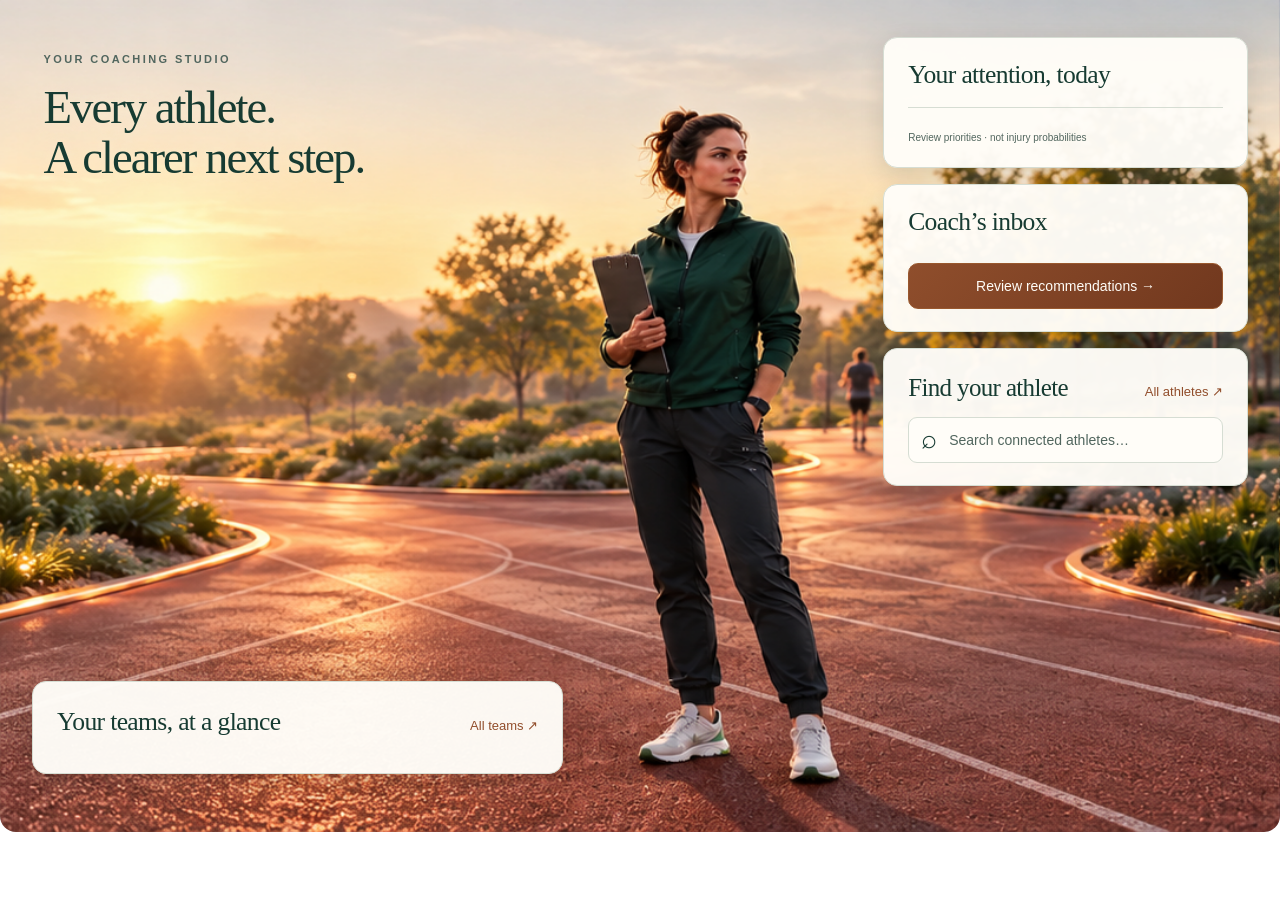
==== ui/coach_dashboard_frontend/index.html @ 333354d2 "Update Coach Studio design and persistent team setup" ====
<!doctype html>
<html lang="en"><head><meta charset="utf-8"><meta name="viewport" content="width=device-width,initial-scale=1">
<link rel="stylesheet" href="studio.css"><title>Coach Studio</title></head>
<body>
<main class="stage" id="stage">
  <section class="hero"><span class="eyebrow">YOUR COACHING STUDIO</span>
    <h1>Every athlete.<br>A clearer next step.</h1>
    <p class="welcome" id="welcome"></p><p class="overview" id="overview"></p>
  </section>
  <section class="teams panel"><div class="panel-title"><h2>Your teams, at a glance</h2><button data-action="teams" class="link">All teams ↗</button></div>
    <div id="teams-list"></div>
  </section>
  <div class="right-column">
    <section class="attention panel"><h2>Your attention, today</h2><div id="attention-list"></div><p class="unknown" id="unknown"></p>
      <small>Review priorities · not injury probabilities</small>
    </section>
    <section class="inbox panel"><h2>Coach’s inbox</h2><div id="inbox-list"></div>
      <button data-action="reviews" class="primary">Review recommendations →</button>
    </section>
    <section class="search panel"><div class="panel-title"><h2>Find your athlete</h2><button data-action="athletes" class="link">All athletes ↗</button></div>
      <label class="search-field"><span aria-hidden="true">⌕</span><input id="search" type="search" autocomplete="off" aria-label="Search connected athletes" placeholder="Search connected athletes…"></label>
      <div id="suggestions" class="suggestions" hidden></div>
    </section>
  </div>
  <aside id="unavailable" class="unavailable" hidden></aside>
</main><script src="studio.js"></script></body></html>
---- ui/coach_dashboard_frontend/studio.css ----
:root{color-scheme:light;--ink:#173b32;--muted:#51665e;--surface:#fffdf8f7;--line:#d6ddd3;--input:#fffdf8;--copper:#914d2b;--high:#b8332c;--medium:#956600;--low:#20774e;--soft:#edf3eb}
:root[data-theme="dusk"]{color-scheme:dark;--ink:#f7f3e8;--muted:#c3d0c5;--surface:#102b24f7;--line:#4b6356;--input:#203c33;--copper:#efb47f;--high:#ffaaa1;--medium:#f4d18b;--low:#9fe0b7;--soft:#2b483b}
*{box-sizing:border-box}html,body{margin:0;padding:0;font-family:Arial,Helvetica,sans-serif;color:var(--ink);background:transparent}button,input{font:inherit}button{cursor:pointer}button:focus-visible,input:focus-visible{outline:3px solid var(--copper);outline-offset:4px}button{min-height:42px}
.stage{position:relative;min-height:780px;height:clamp(780px,65vw,980px);background-image:url('assets/coach-main-pair.png');background-size:200% 100%;background-position:left center;background-repeat:no-repeat;border-radius:0 0 16px 16px;overflow:hidden;animation:arrival .45s ease both}
[data-theme="dusk"] .stage{background-position:right center}
.hero{position:absolute;left:3.4%;top:4.5%;width:40%;padding:12px 0}.eyebrow{font-size:11px;letter-spacing:2.4px;font-weight:700;color:var(--muted)}
h1,h2{font-family:Georgia,'Times New Roman',serif;font-weight:500}h1{font-size:clamp(34px,3.65vw,64px);line-height:1.06;letter-spacing:-2px;margin:16px 0 20px;max-width:660px;text-shadow:0 1px 12px #fff7dc70}h2{font-size:clamp(22px,2vw,30px);letter-spacing:-.65px;line-height:1.18;margin:0 0 16px}
[data-theme="dusk"] h1{text-shadow:0 2px 18px #06171070}
[data-theme="dusk"] .hero{background:linear-gradient(90deg,#102b24ed,#102b24bd 75%,transparent);padding:18px 20px;border-radius:14px}
.welcome{font:clamp(20px,2.1vw,31px)/1.35 Georgia,serif;margin:0 0 12px}.overview{font-size:16px;color:var(--muted);line-height:1.6;margin:0;max-width:520px}
.panel{background:var(--surface);border:1px solid var(--line);border-radius:14px;padding:22px 24px;box-shadow:0 8px 24px #001b1720;transition:background .45s,border-color .45s}.panel-title{display:flex;align-items:baseline;justify-content:space-between;gap:14px}.panel-title h2{margin-bottom:14px}.link{padding:0;border:0;color:var(--copper);background:transparent;white-space:nowrap;font-size:13px}
.teams{position:absolute;left:2.5%;bottom:7%;width:41.5%;padding:22px 24px}.team-row{width:100%;display:grid;grid-template-columns:28px minmax(100px,1fr) minmax(170px,1.4fr) 52px;gap:9px;align-items:center;padding:16px 0;min-height:65px;border:0;border-top:1px solid var(--line);text-align:left;color:var(--ink);background:transparent;font-size:14px}.team-row strong{font:600 17px Georgia,serif}.team-row .team-context{font-size:13px;color:var(--muted);line-height:1.5}.team-row .view{color:var(--copper);text-align:right}.team-row:hover{background:var(--soft)}.dot{width:9px;height:9px;display:inline-block;border-radius:50%;background:var(--muted);margin-right:7px}.high{color:var(--high)}.medium{color:var(--medium)}.low{color:var(--low)}.high .dot,.medium .dot,.low .dot{background:currentColor}
.right-column{position:absolute;right:2.5%;top:4.5%;width:28.5%;display:flex;flex-direction:column;gap:16px}.attention-row{display:grid;grid-template-columns:13px 40px 1fr 63px;gap:10px;align-items:center;border:0;border-top:1px solid var(--line);padding:14px 0;width:100%;background:transparent;color:var(--ink);text-align:left}.attention-row .count{font:38px Georgia,serif}.attention-row .description strong{display:block;font:600 19px Georgia,serif;margin-bottom:5px}.attention-row small{font-size:12px;color:var(--muted);line-height:1.4;display:block}.attention-row .cta{color:var(--copper);font-size:13px;text-align:right}.attention-row:hover{background:var(--soft)}.attention-row .dot{width:11px;height:11px}.unknown{font-size:13px;border-top:1px solid var(--line);padding-top:13px;color:var(--muted);margin:3px 0 9px}.attention>small{display:block;font-size:10px;color:var(--muted);line-height:1.5}
.inbox-row{display:flex;align-items:center;gap:12px;width:100%;border:0;border-top:1px solid var(--line);padding:12px 0;color:var(--ink);background:transparent;text-align:left}.inbox-row:hover{background:var(--soft)}.initials{width:38px;height:38px;display:flex;align-items:center;justify-content:center;border-radius:50%;background:var(--soft);border:1px solid var(--line);font:600 14px Georgia,serif;flex:none}.inbox-row strong{font:600 17px Georgia,serif;display:block;margin-bottom:5px}.inbox-caption{font-size:12px;line-height:1.5;margin:0;color:var(--muted)}.primary{border:1px solid #99582e;border-radius:10px;color:#fffdf8;background:linear-gradient(135deg,#8f4e2c,#71381e);padding:13px;width:100%;min-height:46px;margin-top:10px;font-size:14px}.primary:hover{filter:brightness(1.08)}
.search-field{display:flex;gap:12px;align-items:center;border:1px solid var(--line);border-radius:9px;background:var(--input);padding:0 12px}.search-field>span{font-size:27px}.search-field input{width:100%;min-width:0;border:0;background:transparent;color:var(--ink);padding:14px 0;font-size:14px}.search-field input::placeholder{color:var(--muted);opacity:1}.search-field input:focus{outline:none}.search-field:focus-within{outline:3px solid var(--copper);outline-offset:3px}.search{position:relative}.search h2{font-size:25px}.suggestions{position:absolute;left:24px;right:24px;bottom:calc(100% - 8px);z-index:5;background:var(--input);border:1px solid var(--line);border-radius:10px;box-shadow:0 10px 30px #0003;max-height:270px;overflow:auto}.suggestions button{display:block;width:100%;border:0;border-bottom:1px solid var(--line);padding:15px;background:transparent;color:var(--ink);text-align:left;font-size:14px}.suggestions button:hover{background:var(--soft)}.suggestions p{padding:14px;margin:0;font-size:13px}.empty{color:var(--muted);font-size:14px;line-height:1.6;margin:12px 0}.unavailable{position:absolute;bottom:10px;left:3%;max-width:60%;background:var(--surface);padding:10px 14px;border:1px solid var(--line);border-radius:9px;font-size:13px;color:var(--muted)}
@media(max-width:1150px){.stage{height:900px}.right-column{width:31.5%}.hero{width:42%}h1{font-size:47px}.panel{padding:20px}.teams{width:43%}.team-row{grid-template-columns:24px 1fr 1.3fr}.team-row .view{display:none}.attention-row{grid-template-columns:11px 34px 1fr;gap:8px}.attention-row .cta{display:none}.attention-row .count{font-size:33px}.attention-row .description strong{font-size:17px}}
@media(max-width:760px){.stage{height:auto;min-height:1100px;overflow:visible;background-size:auto 720px;background-position:45% top;background-color:#fcfaf4}[data-theme="dusk"] .stage{background-position:94% top;background-color:#102b24}.hero{position:relative;left:auto;top:auto;width:100%;padding:28px 22px 360px}h1{font-size:43px;max-width:430px}.hero .overview,.hero .welcome{max-width:340px}.teams{position:relative;left:auto;bottom:auto;width:auto;margin:0 16px 16px}.right-column{position:relative;right:auto;top:auto;width:auto;margin:0 16px 20px;gap:16px}.attention-row{grid-template-columns:12px 38px 1fr 60px}.attention-row .cta{display:block}.unavailable{position:relative;bottom:auto;left:auto;margin:12px 16px;max-width:none}.team-row{grid-template-columns:24px 1fr 1.2fr}.hero h1{letter-spacing:-1.8px}.suggestions{left:20px;right:20px}}
@keyframes arrival{from{opacity:.7}to{opacity:1}}@media(prefers-reduced-motion:reduce){*{animation:none!important;transition:none!important}}
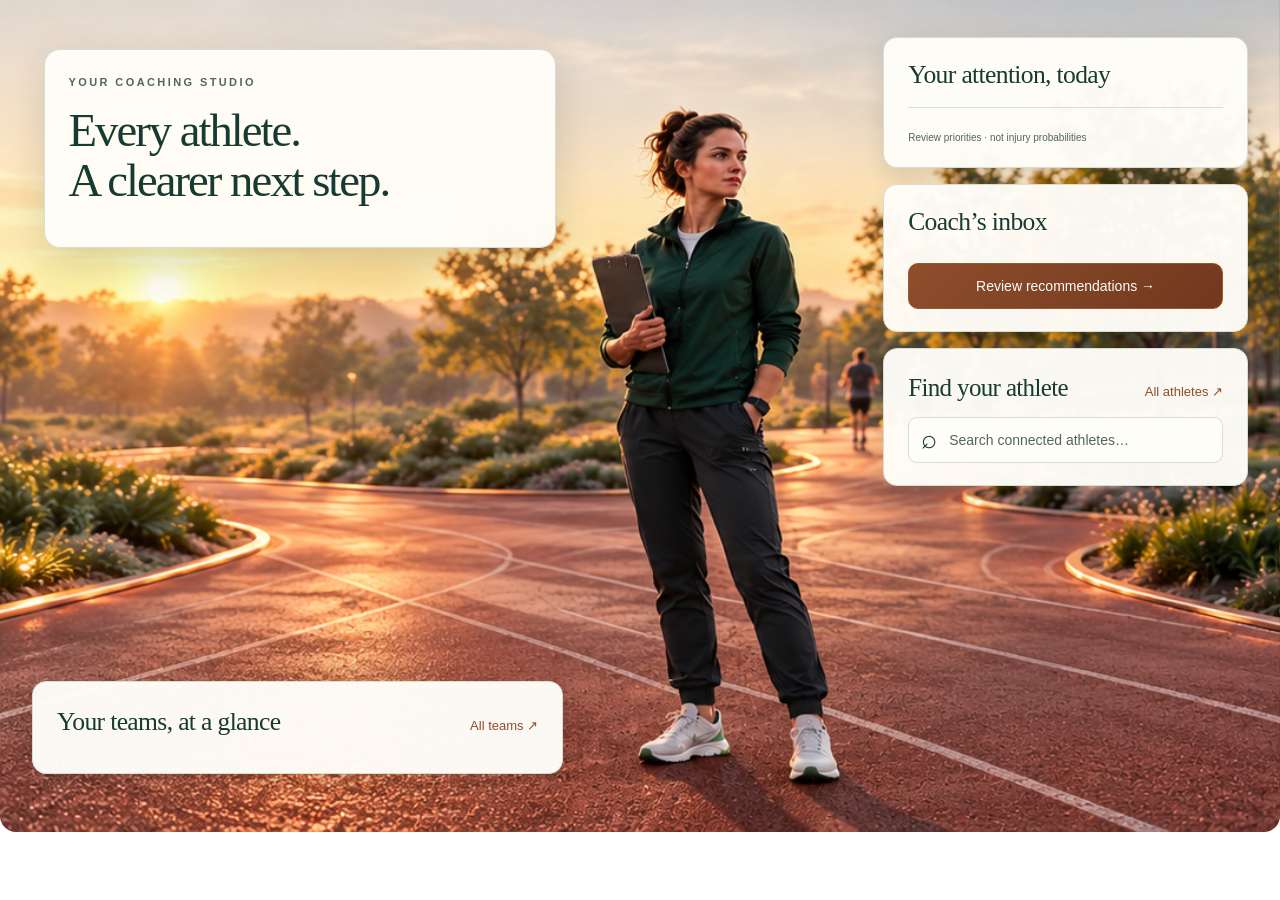
==== commit 4d369b69: "Update coach dashboard and add cinematic authentication" ====
--- a/ui/coach_dashboard_frontend/index.html
+++ b/ui/coach_dashboard_frontend/index.html
@@ -1,11 +1,11 @@
 <!doctype html>
 <html lang="en"><head><meta charset="utf-8"><meta name="viewport" content="width=device-width,initial-scale=1">
-<link rel="stylesheet" href="studio.css"><title>Coach Studio</title></head>
+<link rel="stylesheet" href="studio.css?v=coach-panels-20261015"><title>Coach Studio</title></head>
 <body>
 <main class="stage" id="stage">
-  <section class="hero"><span class="eyebrow">YOUR COACHING STUDIO</span>
+  <section class="hero"><div class="hero-copy"><span class="eyebrow">YOUR COACHING STUDIO</span>
     <h1>Every athlete.<br>A clearer next step.</h1>
-    <p class="welcome" id="welcome"></p><p class="overview" id="overview"></p>
+    <p class="welcome" id="welcome"></p><p class="overview" id="overview"></p></div>
   </section>
   <section class="teams panel"><div class="panel-title"><h2>Your teams, at a glance</h2><button data-action="teams" class="link">All teams ↗</button></div>
     <div id="teams-list"></div>
--- a/ui/coach_dashboard_frontend/studio.css
+++ b/ui/coach_dashboard_frontend/studio.css
@@ -3,7 +3,7 @@
 *{box-sizing:border-box}html,body{margin:0;padding:0;font-family:Arial,Helvetica,sans-serif;color:var(--ink);background:transparent}button,input{font:inherit}button{cursor:pointer}button:focus-visible,input:focus-visible{outline:3px solid var(--copper);outline-offset:4px}button{min-height:42px}
 .stage{position:relative;min-height:780px;height:clamp(780px,65vw,980px);background-image:url('assets/coach-main-pair.png');background-size:200% 100%;background-position:left center;background-repeat:no-repeat;border-radius:0 0 16px 16px;overflow:hidden;animation:arrival .45s ease both}
 [data-theme="dusk"] .stage{background-position:right center}
-.hero{position:absolute;left:3.4%;top:4.5%;width:40%;padding:12px 0}.eyebrow{font-size:11px;letter-spacing:2.4px;font-weight:700;color:var(--muted)}
+.hero{position:absolute;left:3.4%;top:4.5%;width:40%;padding:12px 0}.hero-copy{position:relative;background:var(--surface);border:1px solid var(--line);border-radius:16px;padding:22px 24px;box-shadow:0 14px 40px #041a1926;backdrop-filter:blur(16px);-webkit-backdrop-filter:blur(16px)}.eyebrow{font-size:11px;letter-spacing:2.4px;font-weight:700;color:var(--muted)}
 h1,h2{font-family:Georgia,'Times New Roman',serif;font-weight:500}h1{font-size:clamp(34px,3.65vw,64px);line-height:1.06;letter-spacing:-2px;margin:16px 0 20px;max-width:660px;text-shadow:0 1px 12px #fff7dc70}h2{font-size:clamp(22px,2vw,30px);letter-spacing:-.65px;line-height:1.18;margin:0 0 16px}
 [data-theme="dusk"] h1{text-shadow:0 2px 18px #06171070}
 [data-theme="dusk"] .hero{background:linear-gradient(90deg,#102b24ed,#102b24bd 75%,transparent);padding:18px 20px;border-radius:14px}
